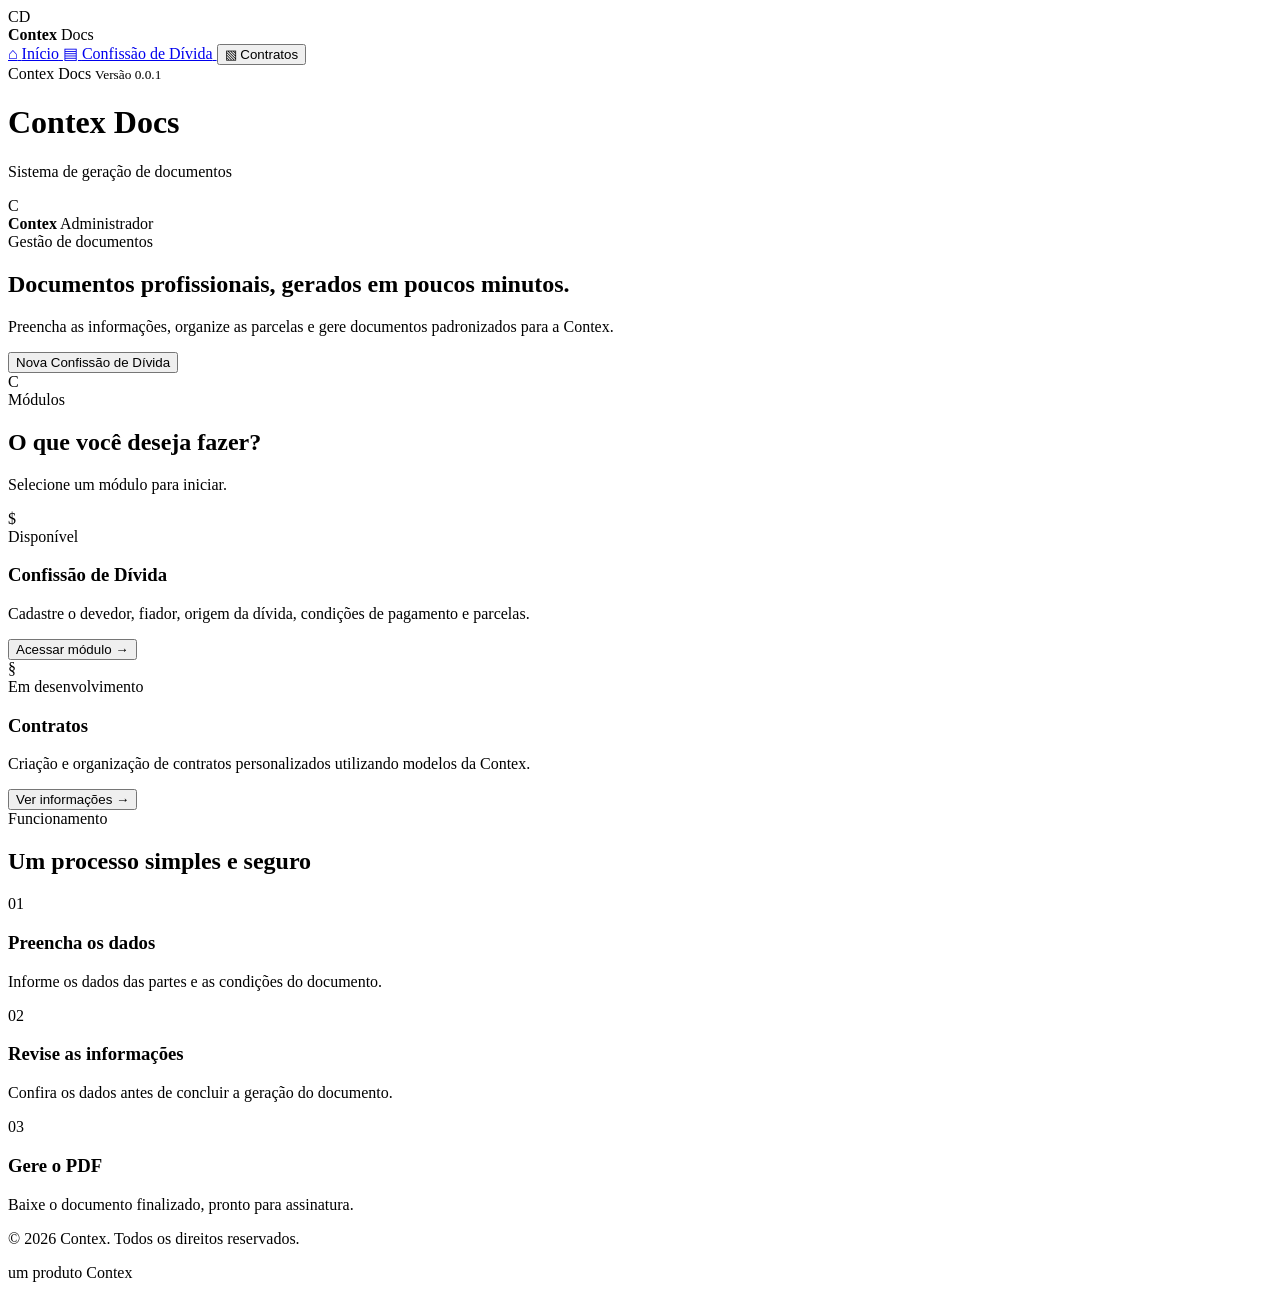
==== index.html @ c44abd77 "Adiciona index.html" ====
<!DOCTYPE html>
<html lang="pt-BR">

<head>
    <meta charset="UTF-8">

    <meta
        name="viewport"
        content="width=device-width, initial-scale=1.0"
    >

    <meta
        name="description"
        content="Contex Docs — Sistema de geração e gestão de documentos."
    >

    <title>Contex Docs</title>

    <link rel="stylesheet" href="css/style.css">
</head>

<body>

    <div class="app-container">

        <!-- Menu lateral -->
        <aside class="sidebar">

            <div class="sidebar-brand">

                <div class="brand-icon">
                    CD
                </div>

                <div class="brand-text">
                    <strong>Contex</strong>
                    <span>Docs</span>
                </div>

            </div>

            <nav class="sidebar-menu" aria-label="Menu principal">

                <a href="index.html" class="menu-item active">
                    <span class="menu-icon">⌂</span>
                    <span>Início</span>
                </a>

                <a href="pages/confissao.html" class="menu-item">
                    <span class="menu-icon">▤</span>
                    <span>Confissão de Dívida</span>
                </a>

                <button
                    type="button"
                    class="menu-item menu-button"
                    id="menuContratos"
                >
                    <span class="menu-icon">▧</span>
                    <span>Contratos</span>
                </button>

            </nav>

            <div class="sidebar-footer">
                <span>Contex Docs</span>
                <small>Versão 0.0.1</small>
            </div>

        </aside>

        <!-- Área principal -->
        <div class="main-wrapper">

            <!-- Cabeçalho -->
            <header class="topbar">

                <div class="topbar-title">
                    <h1>Contex Docs</h1>
                    <p>Sistema de geração de documentos</p>
                </div>

                <div class="topbar-user">

                    <div class="user-avatar">
                        C
                    </div>

                    <div class="user-info">
                        <strong>Contex</strong>
                        <span>Administrador</span>
                    </div>

                </div>

            </header>

            <!-- Conteúdo -->
            <main class="main-content">

                <!-- Apresentação -->
                <section class="hero-section">

                    <div class="hero-content">

                        <span class="hero-tag">
                            Gestão de documentos
                        </span>

                        <h2>
                            Documentos profissionais,
                            <span>gerados em poucos minutos.</span>
                        </h2>

                        <p>
                            Preencha as informações, organize as parcelas e
                            gere documentos padronizados para a Contex.
                        </p>

                        <button
                            type="button"
                            class="primary-button"
                            id="btnNovaConfissao"
                        >
                            Nova Confissão de Dívida
                        </button>

                    </div>

                    <div class="hero-visual" aria-hidden="true">

                        <div class="document-preview">

                            <div class="preview-header">
                                <div class="preview-logo">C</div>

                                <div class="preview-title">
                                    <span></span>
                                    <small></small>
                                </div>
                            </div>

                            <div class="preview-line long"></div>
                            <div class="preview-line medium"></div>
                            <div class="preview-line short"></div>

                            <div class="preview-boxes">
                                <div></div>
                                <div></div>
                            </div>

                            <div class="preview-line long"></div>
                            <div class="preview-line medium"></div>

                        </div>

                    </div>

                </section>

                <!-- Módulos -->
                <section class="modules-section">

                    <div class="section-heading">

                        <div>
                            <span class="section-label">Módulos</span>
                            <h2>O que você deseja fazer?</h2>
                        </div>

                        <p>
                            Selecione um módulo para iniciar.
                        </p>

                    </div>

                    <div class="modules-grid">

                        <!-- Confissão de Dívida -->
                        <article class="module-card available">

                            <div class="module-card-header">

                                <div class="module-icon">
                                    $
                                </div>

                                <span class="status-badge status-active">
                                    Disponível
                                </span>

                            </div>

                            <div class="module-card-content">

                                <h3>Confissão de Dívida</h3>

                                <p>
                                    Cadastre o devedor, fiador, origem da dívida,
                                    condições de pagamento e parcelas.
                                </p>

                            </div>

                            <button
                                type="button"
                                class="module-button"
                                id="btnConfissao"
                            >
                                Acessar módulo
                                <span>→</span>
                            </button>

                        </article>

                        <!-- Contratos -->
                        <article class="module-card development">

                            <div class="module-card-header">

                                <div class="module-icon">
                                    §
                                </div>

                                <span class="status-badge status-development">
                                    Em desenvolvimento
                                </span>

                            </div>

                            <div class="module-card-content">

                                <h3>Contratos</h3>

                                <p>
                                    Criação e organização de contratos
                                    personalizados utilizando modelos da Contex.
                                </p>

                            </div>

                            <button
                                type="button"
                                class="module-button secondary"
                                id="btnContratos"
                            >
                                Ver informações
                                <span>→</span>
                            </button>

                        </article>

                    </div>

                </section>

                <!-- Etapas do processo -->
                <section class="process-section">

                    <div class="section-heading">

                        <div>
                            <span class="section-label">Funcionamento</span>
                            <h2>Um processo simples e seguro</h2>
                        </div>

                    </div>

                    <div class="process-grid">

                        <article class="process-card">

                            <span class="process-number">01</span>

                            <div>
                                <h3>Preencha os dados</h3>
                                <p>
                                    Informe os dados das partes e as condições
                                    do documento.
                                </p>
                            </div>

                        </article>

                        <article class="process-card">

                            <span class="process-number">02</span>

                            <div>
                                <h3>Revise as informações</h3>
                                <p>
                                    Confira os dados antes de concluir a
                                    geração do documento.
                                </p>
                            </div>

                        </article>

                        <article class="process-card">

                            <span class="process-number">03</span>

                            <div>
                                <h3>Gere o PDF</h3>
                                <p>
                                    Baixe o documento finalizado, pronto para
                                    assinatura.
                                </p>
                            </div>

                        </article>

                    </div>

                </section>

            </main>

            <!-- Rodapé -->
            <footer class="footer">
                <p>
                    © 2026 Contex. Todos os direitos reservados.
                </p>

                <span>
                    um produto Contex
                </span>
            </footer>

        </div>

    </div>

    <script src="js/app.js"></script>

</body>

</html>
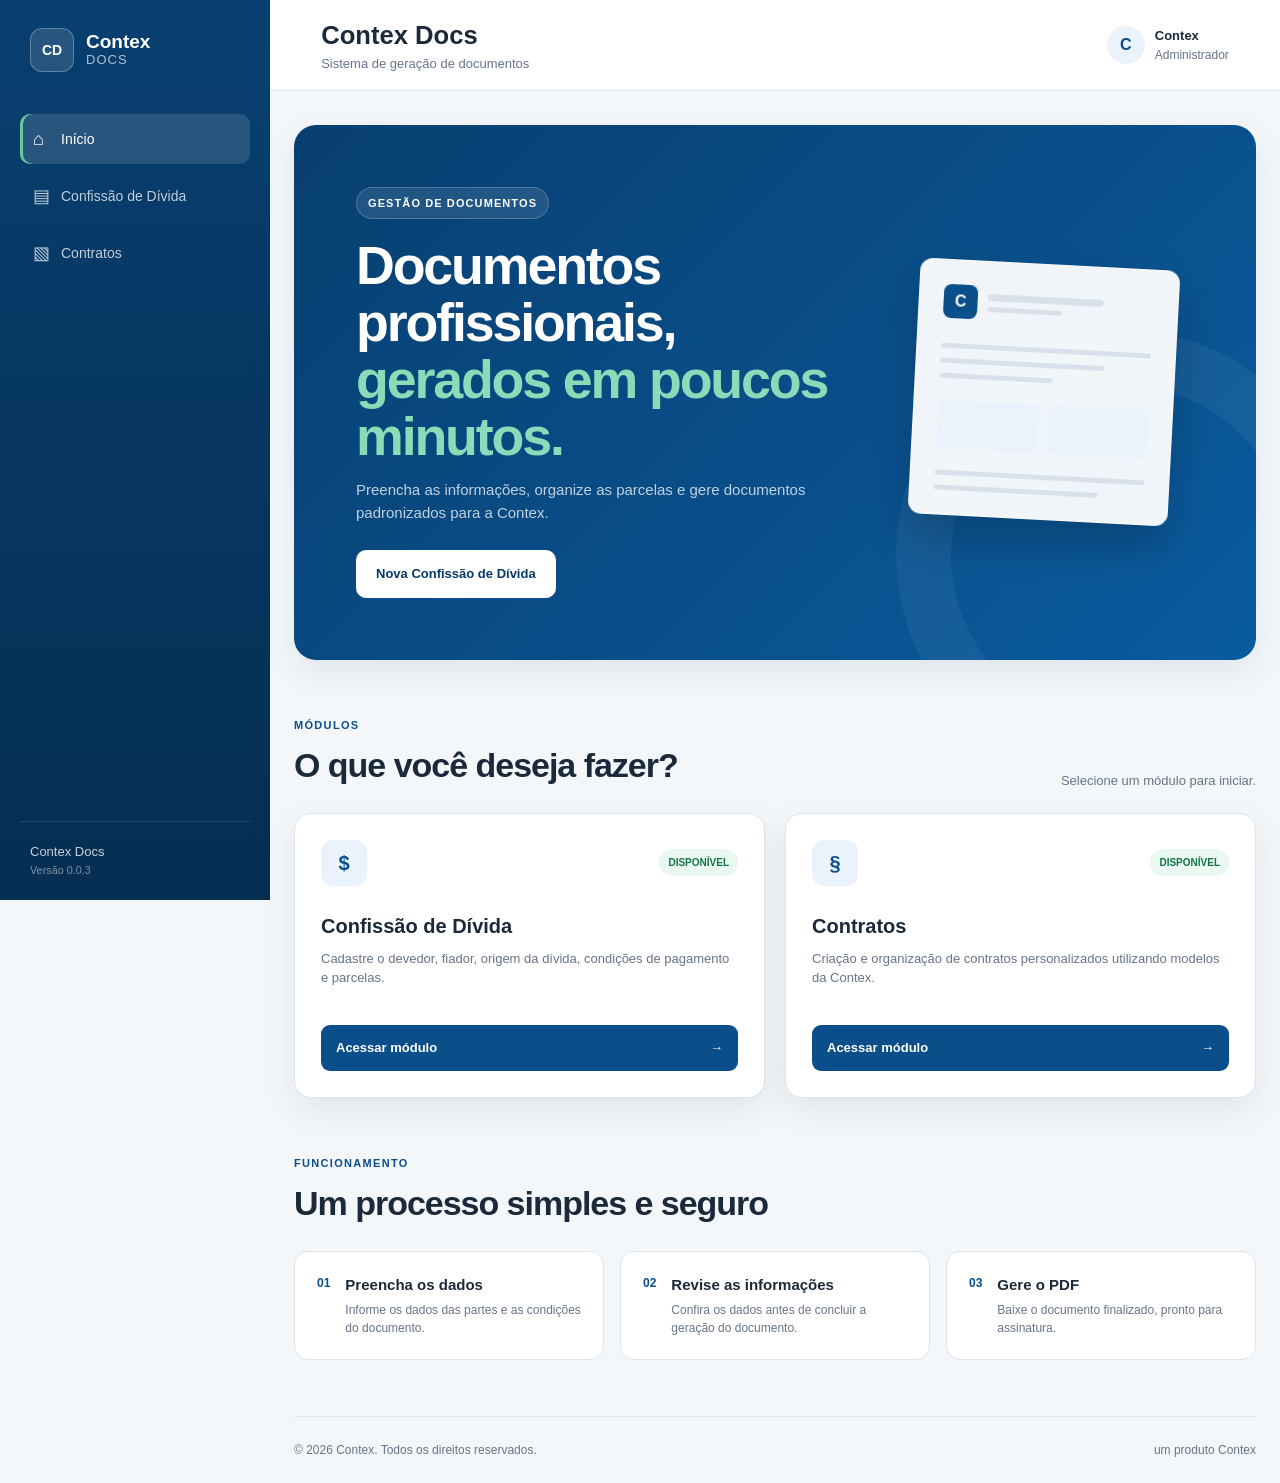
==== commit a7698e29: "Ativar módulo de contratos na página inicial" ====
--- a/index.html
+++ b/index.html
@@ -64,7 +64,7 @@
 
             <div class="sidebar-footer">
                 <span>Contex Docs</span>
-                <small>Versão 0.0.1</small>
+                <small>Versão 0.0.3</small>
             </div>
 
         </aside>
@@ -214,7 +214,7 @@
                         </article>
 
                         <!-- Contratos -->
-                        <article class="module-card development">
+                        <article class="module-card available">
 
                             <div class="module-card-header">
 
@@ -222,8 +222,8 @@
                                     §
                                 </div>
 
-                                <span class="status-badge status-development">
-                                    Em desenvolvimento
+                                <span class="status-badge status-active">
+                                    Disponível
                                 </span>
 
                             </div>
@@ -241,10 +241,10 @@
 
                             <button
                                 type="button"
-                                class="module-button secondary"
+                                class="module-button"
                                 id="btnContratos"
                             >
-                                Ver informações
+                                Acessar módulo
                                 <span>→</span>
                             </button>
 
--- a/css/style.css
+++ b/css/style.css
@@ -0,0 +1,644 @@
+:root {
+    --primary: #0a4e8a;
+    --primary-dark: #073a68;
+    --primary-soft: #eaf3fb;
+    --accent: #20a46b;
+    --text: #1b2a3a;
+    --muted: #667587;
+    --border: #dce4ec;
+    --surface: #ffffff;
+    --background: #f4f7fa;
+    --sidebar-width: 270px;
+    --shadow: 0 12px 32px rgba(26, 53, 78, 0.09);
+}
+
+* {
+    box-sizing: border-box;
+    margin: 0;
+    padding: 0;
+}
+
+body {
+    min-width: 320px;
+    background: var(--background);
+    color: var(--text);
+    font-family: Arial, Helvetica, sans-serif;
+    line-height: 1.5;
+}
+
+button,
+a {
+    font: inherit;
+    -webkit-tap-highlight-color: transparent;
+}
+
+button {
+    border: 0;
+}
+
+a {
+    color: inherit;
+    text-decoration: none;
+}
+
+.app-container {
+    display: grid;
+    grid-template-columns: var(--sidebar-width) minmax(0, 1fr);
+    min-height: 100vh;
+}
+
+.sidebar {
+    position: fixed;
+    inset: 0 auto 0 0;
+    display: flex;
+    width: var(--sidebar-width);
+    flex-direction: column;
+    padding: 28px 20px 22px;
+    background: linear-gradient(180deg, #083f70 0%, #062e52 100%);
+    color: #ffffff;
+}
+
+.sidebar-brand {
+    display: flex;
+    align-items: center;
+    gap: 12px;
+    padding: 0 10px 26px;
+}
+
+.brand-icon {
+    display: grid;
+    width: 44px;
+    height: 44px;
+    place-items: center;
+    border: 1px solid rgba(255, 255, 255, 0.28);
+    border-radius: 12px;
+    background: rgba(255, 255, 255, 0.12);
+    font-size: 14px;
+    font-weight: 700;
+}
+
+.brand-text {
+    display: flex;
+    flex-direction: column;
+    line-height: 1.1;
+}
+
+.brand-text strong {
+    font-size: 19px;
+}
+
+.brand-text span {
+    color: rgba(255, 255, 255, 0.68);
+    font-size: 13px;
+    letter-spacing: 0.08em;
+    text-transform: uppercase;
+}
+
+.sidebar-menu {
+    display: grid;
+    gap: 7px;
+    margin-top: 16px;
+}
+
+.menu-item {
+    display: grid;
+    grid-template-columns: 28px minmax(0, 1fr);
+    align-items: center;
+    min-height: 50px;
+    padding: 10px 13px;
+    border-radius: 10px;
+    background: transparent;
+    color: rgba(255, 255, 255, 0.75);
+    font-size: 14px;
+    text-align: left;
+    cursor: pointer;
+    transition: background 180ms ease, color 180ms ease, transform 180ms ease;
+}
+
+.menu-item:hover,
+.menu-item:focus-visible,
+.menu-item.active {
+    background: rgba(255, 255, 255, 0.13);
+    color: #ffffff;
+}
+
+.menu-item:hover {
+    transform: translateX(2px);
+}
+
+.menu-item.active {
+    box-shadow: inset 3px 0 0 #6bc59e;
+}
+
+.menu-button {
+    width: 100%;
+}
+
+.menu-icon {
+    font-size: 18px;
+}
+
+.sidebar-footer {
+    display: flex;
+    flex-direction: column;
+    margin-top: auto;
+    padding: 20px 10px 0;
+    border-top: 1px solid rgba(255, 255, 255, 0.12);
+    color: rgba(255, 255, 255, 0.78);
+    font-size: 13px;
+}
+
+.sidebar-footer small {
+    color: rgba(255, 255, 255, 0.48);
+}
+
+.main-wrapper {
+    grid-column: 2;
+    display: flex;
+    min-width: 0;
+    min-height: 100vh;
+    flex-direction: column;
+}
+
+.topbar {
+    display: flex;
+    min-height: 86px;
+    align-items: center;
+    padding: 16px clamp(24px, 4vw, 56px);
+    border-bottom: 1px solid var(--border);
+    background: rgba(255, 255, 255, 0.96);
+}
+
+.topbar-title h1 {
+    font-size: clamp(22px, 2vw, 28px);
+}
+
+.topbar-title p {
+    color: var(--muted);
+    font-size: 13px;
+}
+
+.topbar-user {
+    display: flex;
+    align-items: center;
+    gap: 10px;
+    margin-left: auto;
+}
+
+.user-avatar {
+    display: grid;
+    width: 38px;
+    height: 38px;
+    place-items: center;
+    border-radius: 50%;
+    background: var(--primary-soft);
+    color: var(--primary);
+    font-weight: 700;
+}
+
+.user-info {
+    display: flex;
+    flex-direction: column;
+    font-size: 13px;
+}
+
+.user-info span {
+    color: var(--muted);
+    font-size: 12px;
+}
+
+.main-content {
+    width: min(1180px, calc(100% - 48px));
+    margin: 0 auto;
+    padding: 34px 0 56px;
+}
+
+.hero-section {
+    position: relative;
+    display: grid;
+    overflow: hidden;
+    grid-template-columns: minmax(0, 1.25fr) minmax(280px, 0.75fr);
+    align-items: center;
+    gap: 40px;
+    min-height: 390px;
+    padding: clamp(32px, 5vw, 62px);
+    border-radius: 22px;
+    background: linear-gradient(135deg, #083f70 0%, #0a5b9f 100%);
+    color: #ffffff;
+    box-shadow: var(--shadow);
+}
+
+.hero-section::after {
+    position: absolute;
+    right: -90px;
+    bottom: -120px;
+    width: 340px;
+    height: 340px;
+    border: 55px solid rgba(255, 255, 255, 0.05);
+    border-radius: 50%;
+    content: "";
+}
+
+.hero-content {
+    position: relative;
+    z-index: 1;
+}
+
+.hero-tag {
+    display: inline-flex;
+    padding: 7px 11px;
+    border: 1px solid rgba(255, 255, 255, 0.2);
+    border-radius: 999px;
+    background: rgba(255, 255, 255, 0.1);
+    font-size: 11px;
+    font-weight: 700;
+    letter-spacing: 0.1em;
+    text-transform: uppercase;
+}
+
+.hero-content h2 {
+    max-width: 680px;
+    margin: 18px 0 14px;
+    font-size: clamp(34px, 4.2vw, 54px);
+    line-height: 1.06;
+    letter-spacing: -0.04em;
+}
+
+.hero-content h2 span {
+    display: block;
+    color: #8bdbb9;
+}
+
+.hero-content p {
+    max-width: 600px;
+    color: rgba(255, 255, 255, 0.75);
+    font-size: 15px;
+}
+
+.primary-button {
+    margin-top: 26px;
+    padding: 14px 20px;
+    border-radius: 10px;
+    background: #ffffff;
+    color: var(--primary-dark);
+    font-size: 13px;
+    font-weight: 700;
+    cursor: pointer;
+    transition: transform 160ms ease, box-shadow 160ms ease;
+}
+
+.primary-button:hover {
+    transform: translateY(-2px);
+    box-shadow: 0 10px 22px rgba(0, 0, 0, 0.16);
+}
+
+.hero-visual {
+    position: relative;
+    z-index: 1;
+    display: grid;
+    place-items: center;
+}
+
+.document-preview {
+    width: min(260px, 100%);
+    padding: 24px;
+    border: 1px solid rgba(255, 255, 255, 0.55);
+    border-radius: 13px;
+    background: rgba(255, 255, 255, 0.94);
+    box-shadow: 0 22px 45px rgba(0, 0, 0, 0.2);
+    transform: rotate(3deg);
+}
+
+.preview-header {
+    display: flex;
+    align-items: center;
+    gap: 10px;
+    margin-bottom: 25px;
+}
+
+.preview-logo {
+    display: grid;
+    width: 34px;
+    height: 34px;
+    place-items: center;
+    border-radius: 8px;
+    background: var(--primary);
+    color: #ffffff;
+    font-weight: 700;
+}
+
+.preview-title {
+    display: grid;
+    flex: 1;
+    gap: 6px;
+}
+
+.preview-title span,
+.preview-title small,
+.preview-line,
+.preview-boxes div {
+    display: block;
+    border-radius: 999px;
+    background: #d8e1e9;
+}
+
+.preview-title span {
+    width: 70%;
+    height: 7px;
+}
+
+.preview-title small {
+    width: 45%;
+    height: 5px;
+}
+
+.preview-line {
+    height: 5px;
+    margin-top: 10px;
+}
+
+.preview-line.long { width: 100%; }
+.preview-line.medium { width: 78%; }
+.preview-line.short { width: 54%; }
+
+.preview-boxes {
+    display: grid;
+    grid-template-columns: repeat(2, 1fr);
+    gap: 9px;
+    margin: 22px 0;
+}
+
+.preview-boxes div {
+    height: 48px;
+    border-radius: 6px;
+    background: var(--primary-soft);
+}
+
+.modules-section,
+.process-section {
+    margin-top: 52px;
+}
+
+.section-heading {
+    display: flex;
+    align-items: flex-end;
+    justify-content: space-between;
+    gap: 20px;
+    margin-bottom: 22px;
+}
+
+.section-label {
+    color: var(--primary);
+    font-size: 11px;
+    font-weight: 700;
+    letter-spacing: 0.12em;
+    text-transform: uppercase;
+}
+
+.section-heading h2 {
+    margin-top: 4px;
+    font-size: clamp(25px, 3vw, 34px);
+    letter-spacing: -0.03em;
+}
+
+.section-heading > p {
+    color: var(--muted);
+    font-size: 13px;
+}
+
+.modules-grid {
+    display: grid;
+    grid-template-columns: repeat(2, minmax(0, 1fr));
+    gap: 20px;
+}
+
+.module-card {
+    display: flex;
+    min-height: 285px;
+    flex-direction: column;
+    padding: 26px;
+    border: 1px solid var(--border);
+    border-radius: 17px;
+    background: var(--surface);
+    box-shadow: var(--shadow);
+}
+
+.module-card-header {
+    display: flex;
+    align-items: center;
+    justify-content: space-between;
+    gap: 16px;
+}
+
+.module-icon {
+    display: grid;
+    width: 46px;
+    height: 46px;
+    place-items: center;
+    border-radius: 12px;
+    background: var(--primary-soft);
+    color: var(--primary);
+    font-size: 20px;
+    font-weight: 700;
+}
+
+.status-badge {
+    padding: 6px 9px;
+    border-radius: 999px;
+    font-size: 10px;
+    font-weight: 700;
+    text-transform: uppercase;
+}
+
+.status-active {
+    background: #e9f8f1;
+    color: #157348;
+}
+
+.status-development {
+    background: #fff6df;
+    color: #8b6412;
+}
+
+.module-card-content {
+    margin: 25px 0;
+}
+
+.module-card-content h3 {
+    font-size: 20px;
+}
+
+.module-card-content p {
+    margin-top: 8px;
+    color: var(--muted);
+    font-size: 13px;
+}
+
+.module-button {
+    display: flex;
+    align-items: center;
+    justify-content: space-between;
+    width: 100%;
+    margin-top: auto;
+    padding: 13px 15px;
+    border-radius: 9px;
+    background: var(--primary);
+    color: #ffffff;
+    font-size: 13px;
+    font-weight: 700;
+    cursor: pointer;
+}
+
+.module-button:hover {
+    background: var(--primary-dark);
+}
+
+.module-button.secondary {
+    border: 1px solid var(--border);
+    background: #f5f8fa;
+    color: #536679;
+}
+
+.module-button.secondary:hover {
+    background: #eaf0f4;
+}
+
+.process-grid {
+    display: grid;
+    grid-template-columns: repeat(3, minmax(0, 1fr));
+    gap: 16px;
+}
+
+.process-card {
+    display: flex;
+    gap: 15px;
+    padding: 22px;
+    border: 1px solid var(--border);
+    border-radius: 14px;
+    background: var(--surface);
+}
+
+.process-number {
+    color: var(--primary);
+    font-size: 12px;
+    font-weight: 700;
+}
+
+.process-card h3 {
+    font-size: 15px;
+}
+
+.process-card p {
+    margin-top: 5px;
+    color: var(--muted);
+    font-size: 12px;
+}
+
+.footer {
+    display: flex;
+    width: min(1180px, calc(100% - 48px));
+    justify-content: space-between;
+    gap: 20px;
+    margin: auto auto 0;
+    padding: 24px 0;
+    border-top: 1px solid var(--border);
+    color: var(--muted);
+    font-size: 12px;
+}
+
+button:focus-visible,
+a:focus-visible {
+    outline: 3px solid rgba(32, 164, 107, 0.35);
+    outline-offset: 3px;
+}
+
+@media (max-width: 900px) {
+    .app-container {
+        display: block;
+    }
+
+    .sidebar {
+        position: static;
+        width: 100%;
+        padding: 18px;
+    }
+
+    .sidebar-brand {
+        padding-bottom: 14px;
+    }
+
+    .sidebar-menu {
+        grid-template-columns: repeat(3, minmax(0, 1fr));
+        margin-top: 0;
+    }
+
+    .menu-item {
+        grid-template-columns: 24px minmax(0, 1fr);
+    }
+
+    .sidebar-footer {
+        display: none;
+    }
+
+    .main-wrapper {
+        min-height: auto;
+    }
+
+    .hero-section {
+        grid-template-columns: 1fr;
+    }
+
+    .hero-visual {
+        display: none;
+    }
+}
+
+@media (max-width: 680px) {
+    .topbar {
+        min-height: 74px;
+        padding: 13px 18px;
+    }
+
+    .topbar-user {
+        display: none;
+    }
+
+    .sidebar-menu {
+        grid-template-columns: 1fr;
+    }
+
+    .main-content,
+    .footer {
+        width: min(100% - 28px, 1180px);
+    }
+
+    .hero-section {
+        min-height: auto;
+        padding: 30px 22px;
+        border-radius: 16px;
+    }
+
+    .hero-content h2 {
+        font-size: 34px;
+    }
+
+    .section-heading,
+    .footer {
+        align-items: flex-start;
+        flex-direction: column;
+    }
+
+    .modules-grid,
+    .process-grid {
+        grid-template-columns: 1fr;
+    }
+}
+
+@media (prefers-reduced-motion: reduce) {
+    *,
+    *::before,
+    *::after {
+        transition-duration: 0.01ms !important;
+    }
+}
+
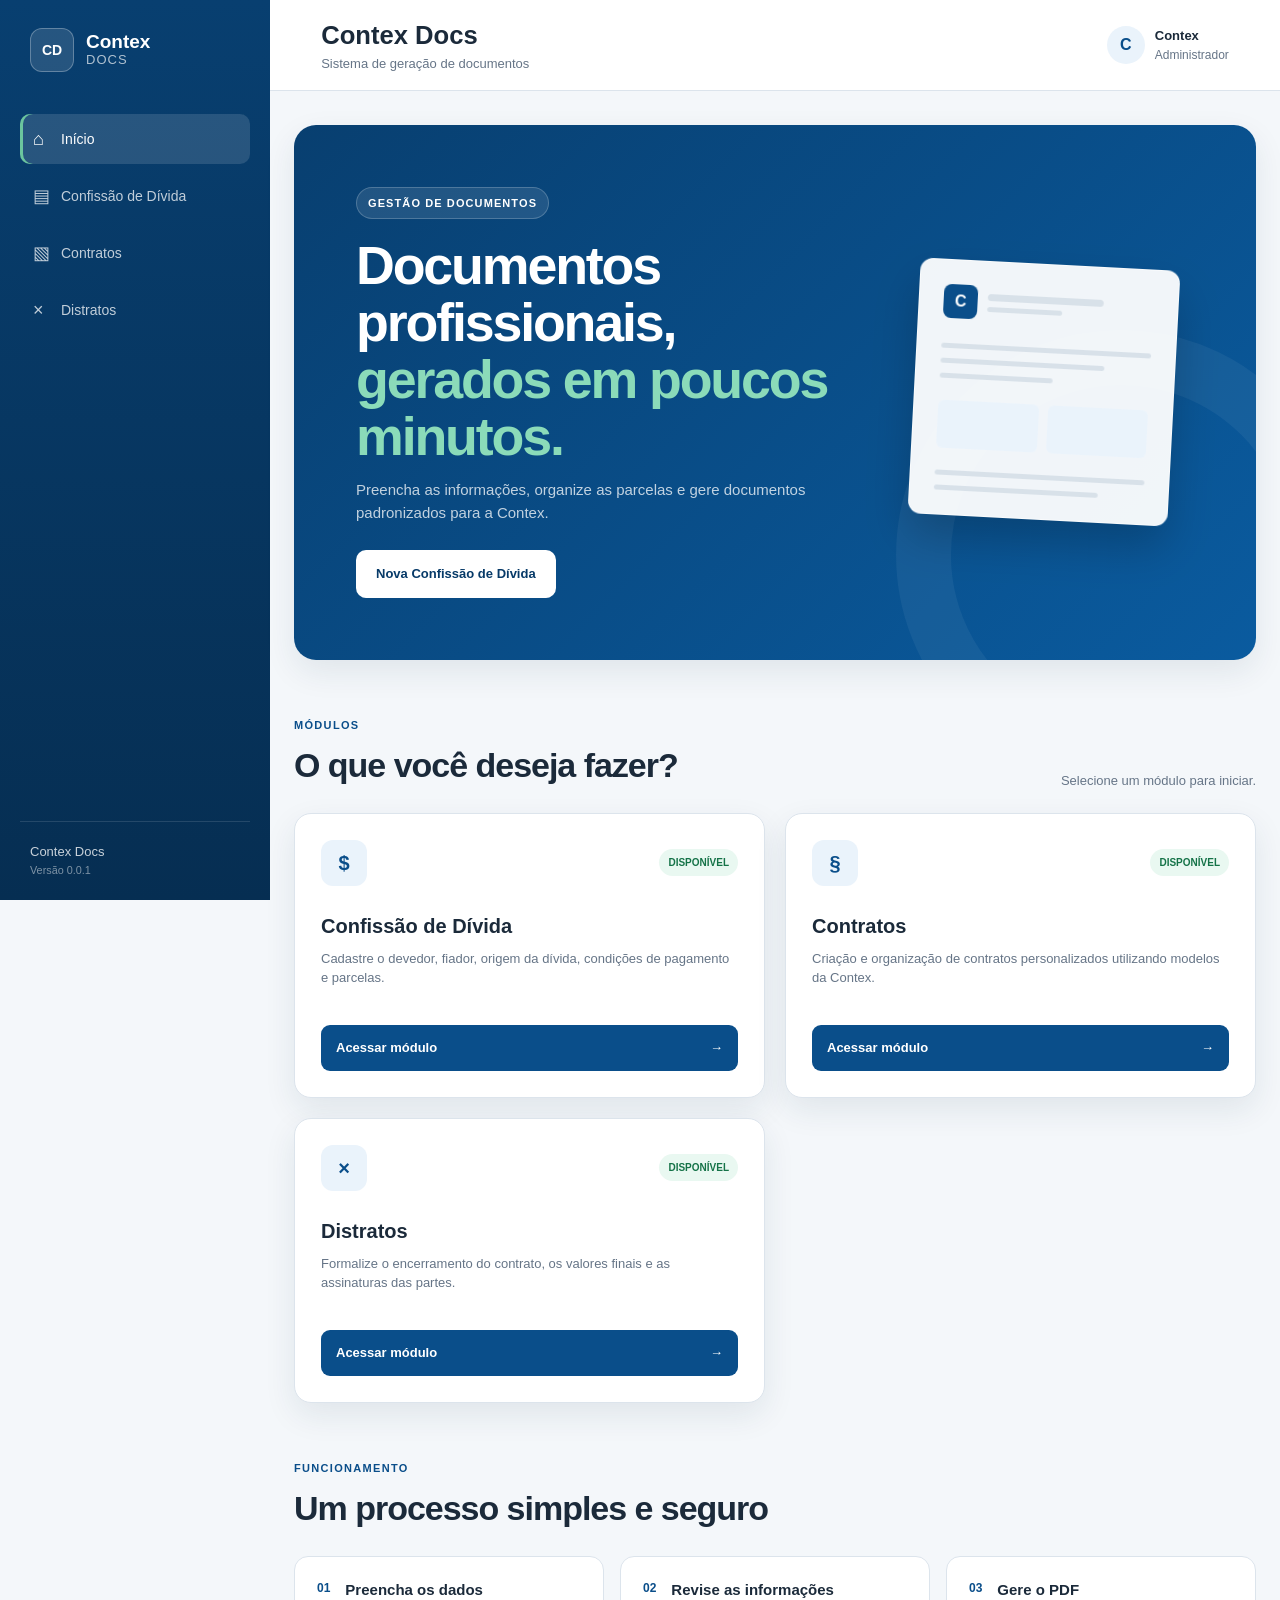
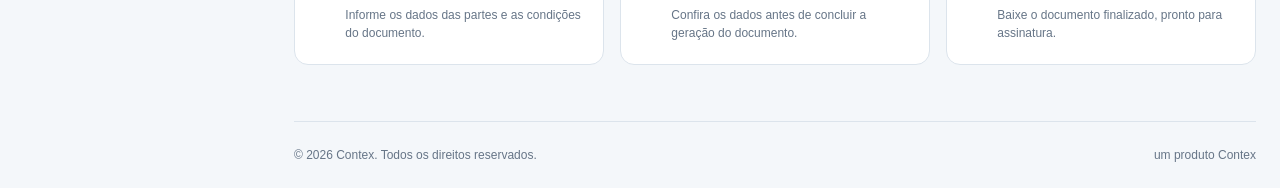
==== commit 4415eabb: "Atualizar index.html para o módulo de distratos" ====
--- a/index.html
+++ b/index.html
@@ -1,338 +1,360 @@
-<!DOCTYPE html>
-<html lang="pt-BR">
-
-<head>
-    <meta charset="UTF-8">
-
-    <meta
-        name="viewport"
-        content="width=device-width, initial-scale=1.0"
-    >
-
-    <meta
-        name="description"
-        content="Contex Docs — Sistema de geração e gestão de documentos."
-    >
-
-    <title>Contex Docs</title>
-
-    <link rel="stylesheet" href="css/style.css">
-</head>
-
-<body>
-
-    <div class="app-container">
-
-        <!-- Menu lateral -->
-        <aside class="sidebar">
-
-            <div class="sidebar-brand">
-
-                <div class="brand-icon">
-                    CD
-                </div>
-
-                <div class="brand-text">
-                    <strong>Contex</strong>
-                    <span>Docs</span>
-                </div>
-
-            </div>
-
-            <nav class="sidebar-menu" aria-label="Menu principal">
-
-                <a href="index.html" class="menu-item active">
-                    <span class="menu-icon">⌂</span>
-                    <span>Início</span>
-                </a>
-
-                <a href="pages/confissao.html" class="menu-item">
-                    <span class="menu-icon">▤</span>
-                    <span>Confissão de Dívida</span>
-                </a>
-
-                <button
-                    type="button"
-                    class="menu-item menu-button"
-                    id="menuContratos"
-                >
-                    <span class="menu-icon">▧</span>
-                    <span>Contratos</span>
-                </button>
-
-            </nav>
-
-            <div class="sidebar-footer">
-                <span>Contex Docs</span>
-                <small>Versão 0.0.3</small>
-            </div>
-
-        </aside>
-
-        <!-- Área principal -->
-        <div class="main-wrapper">
-
-            <!-- Cabeçalho -->
-            <header class="topbar">
-
-                <div class="topbar-title">
-                    <h1>Contex Docs</h1>
-                    <p>Sistema de geração de documentos</p>
-                </div>
-
-                <div class="topbar-user">
-
-                    <div class="user-avatar">
-                        C
-                    </div>
-
-                    <div class="user-info">
-                        <strong>Contex</strong>
-                        <span>Administrador</span>
-                    </div>
-
-                </div>
-
-            </header>
-
-            <!-- Conteúdo -->
-            <main class="main-content">
-
-                <!-- Apresentação -->
-                <section class="hero-section">
-
-                    <div class="hero-content">
-
-                        <span class="hero-tag">
-                            Gestão de documentos
-                        </span>
-
-                        <h2>
-                            Documentos profissionais,
-                            <span>gerados em poucos minutos.</span>
-                        </h2>
-
-                        <p>
-                            Preencha as informações, organize as parcelas e
-                            gere documentos padronizados para a Contex.
-                        </p>
-
-                        <button
-                            type="button"
-                            class="primary-button"
-                            id="btnNovaConfissao"
-                        >
-                            Nova Confissão de Dívida
-                        </button>
-
-                    </div>
-
-                    <div class="hero-visual" aria-hidden="true">
-
-                        <div class="document-preview">
-
-                            <div class="preview-header">
-                                <div class="preview-logo">C</div>
-
-                                <div class="preview-title">
-                                    <span></span>
-                                    <small></small>
-                                </div>
-                            </div>
-
-                            <div class="preview-line long"></div>
-                            <div class="preview-line medium"></div>
-                            <div class="preview-line short"></div>
-
-                            <div class="preview-boxes">
-                                <div></div>
-                                <div></div>
-                            </div>
-
-                            <div class="preview-line long"></div>
-                            <div class="preview-line medium"></div>
-
-                        </div>
-
-                    </div>
-
-                </section>
-
-                <!-- Módulos -->
-                <section class="modules-section">
-
-                    <div class="section-heading">
-
-                        <div>
-                            <span class="section-label">Módulos</span>
-                            <h2>O que você deseja fazer?</h2>
-                        </div>
-
-                        <p>
-                            Selecione um módulo para iniciar.
-                        </p>
-
-                    </div>
-
-                    <div class="modules-grid">
-
-                        <!-- Confissão de Dívida -->
-                        <article class="module-card available">
-
-                            <div class="module-card-header">
-
-                                <div class="module-icon">
-                                    $
-                                </div>
-
-                                <span class="status-badge status-active">
-                                    Disponível
-                                </span>
-
-                            </div>
-
-                            <div class="module-card-content">
-
-                                <h3>Confissão de Dívida</h3>
-
-                                <p>
-                                    Cadastre o devedor, fiador, origem da dívida,
-                                    condições de pagamento e parcelas.
-                                </p>
-
-                            </div>
-
-                            <button
-                                type="button"
-                                class="module-button"
-                                id="btnConfissao"
-                            >
-                                Acessar módulo
-                                <span>→</span>
-                            </button>
-
-                        </article>
-
-                        <!-- Contratos -->
-                        <article class="module-card available">
-
-                            <div class="module-card-header">
-
-                                <div class="module-icon">
-                                    §
-                                </div>
-
-                                <span class="status-badge status-active">
-                                    Disponível
-                                </span>
-
-                            </div>
-
-                            <div class="module-card-content">
-
-                                <h3>Contratos</h3>
-
-                                <p>
-                                    Criação e organização de contratos
-                                    personalizados utilizando modelos da Contex.
-                                </p>
-
-                            </div>
-
-                            <button
-                                type="button"
-                                class="module-button"
-                                id="btnContratos"
-                            >
-                                Acessar módulo
-                                <span>→</span>
-                            </button>
-
-                        </article>
-
-                    </div>
-
-                </section>
-
-                <!-- Etapas do processo -->
-                <section class="process-section">
-
-                    <div class="section-heading">
-
-                        <div>
-                            <span class="section-label">Funcionamento</span>
-                            <h2>Um processo simples e seguro</h2>
-                        </div>
-
-                    </div>
-
-                    <div class="process-grid">
-
-                        <article class="process-card">
-
-                            <span class="process-number">01</span>
-
-                            <div>
-                                <h3>Preencha os dados</h3>
-                                <p>
-                                    Informe os dados das partes e as condições
-                                    do documento.
-                                </p>
-                            </div>
-
-                        </article>
-
-                        <article class="process-card">
-
-                            <span class="process-number">02</span>
-
-                            <div>
-                                <h3>Revise as informações</h3>
-                                <p>
-                                    Confira os dados antes de concluir a
-                                    geração do documento.
-                                </p>
-                            </div>
-
-                        </article>
-
-                        <article class="process-card">
-
-                            <span class="process-number">03</span>
-
-                            <div>
-                                <h3>Gere o PDF</h3>
-                                <p>
-                                    Baixe o documento finalizado, pronto para
-                                    assinatura.
-                                </p>
-                            </div>
-
-                        </article>
-
-                    </div>
-
-                </section>
-
-            </main>
-
-            <!-- Rodapé -->
-            <footer class="footer">
-                <p>
-                    © 2026 Contex. Todos os direitos reservados.
-                </p>
-
-                <span>
-                    um produto Contex
-                </span>
-            </footer>
-
-        </div>
-
-    </div>
-
-    <script src="js/app.js"></script>
-
-</body>
-
-</html>
+<!DOCTYPE html>
+<html lang="pt-BR">
+
+<head>
+    <meta charset="UTF-8">
+
+    <meta
+        name="viewport"
+        content="width=device-width, initial-scale=1.0"
+    >
+
+    <meta
+        name="description"
+        content="Contex Docs — Sistema de geração e gestão de documentos."
+    >
+
+    <title>Contex Docs</title>
+
+    <link rel="stylesheet" href="css/style.css">
+</head>
+
+<body>
+
+    <div class="app-container">
+
+        <!-- Menu lateral -->
+        <aside class="sidebar">
+
+            <div class="sidebar-brand">
+
+                <div class="brand-icon">
+                    CD
+                </div>
+
+                <div class="brand-text">
+                    <strong>Contex</strong>
+                    <span>Docs</span>
+                </div>
+
+            </div>
+
+            <nav class="sidebar-menu" aria-label="Menu principal">
+
+                <a href="index.html" class="menu-item active">
+                    <span class="menu-icon">⌂</span>
+                    <span>Início</span>
+                </a>
+
+                <a href="pages/confissao.html" class="menu-item">
+                    <span class="menu-icon">▤</span>
+                    <span>Confissão de Dívida</span>
+                </a>
+
+                <a href="pages/contratos.html" class="menu-item">
+                    <span class="menu-icon">▧</span>
+                    <span>Contratos</span>
+                </a>
+
+                <a href="pages/distrato.html" class="menu-item">
+                    <span class="menu-icon">×</span>
+                    <span>Distratos</span>
+                </a>
+
+            </nav>
+
+            <div class="sidebar-footer">
+                <span>Contex Docs</span>
+                <small>Versão 0.0.1</small>
+            </div>
+
+        </aside>
+
+        <!-- Área principal -->
+        <div class="main-wrapper">
+
+            <!-- Cabeçalho -->
+            <header class="topbar">
+
+                <div class="topbar-title">
+                    <h1>Contex Docs</h1>
+                    <p>Sistema de geração de documentos</p>
+                </div>
+
+                <div class="topbar-user">
+
+                    <div class="user-avatar">
+                        C
+                    </div>
+
+                    <div class="user-info">
+                        <strong>Contex</strong>
+                        <span>Administrador</span>
+                    </div>
+
+                </div>
+
+            </header>
+
+            <!-- Conteúdo -->
+            <main class="main-content">
+
+                <!-- Apresentação -->
+                <section class="hero-section">
+
+                    <div class="hero-content">
+
+                        <span class="hero-tag">
+                            Gestão de documentos
+                        </span>
+
+                        <h2>
+                            Documentos profissionais,
+                            <span>gerados em poucos minutos.</span>
+                        </h2>
+
+                        <p>
+                            Preencha as informações, organize as parcelas e
+                            gere documentos padronizados para a Contex.
+                        </p>
+
+                        <button
+                            type="button"
+                            class="primary-button"
+                            id="btnNovaConfissao"
+                        >
+                            Nova Confissão de Dívida
+                        </button>
+
+                    </div>
+
+                    <div class="hero-visual" aria-hidden="true">
+
+                        <div class="document-preview">
+
+                            <div class="preview-header">
+                                <div class="preview-logo">C</div>
+
+                                <div class="preview-title">
+                                    <span></span>
+                                    <small></small>
+                                </div>
+                            </div>
+
+                            <div class="preview-line long"></div>
+                            <div class="preview-line medium"></div>
+                            <div class="preview-line short"></div>
+
+                            <div class="preview-boxes">
+                                <div></div>
+                                <div></div>
+                            </div>
+
+                            <div class="preview-line long"></div>
+                            <div class="preview-line medium"></div>
+
+                        </div>
+
+                    </div>
+
+                </section>
+
+                <!-- Módulos -->
+                <section class="modules-section">
+
+                    <div class="section-heading">
+
+                        <div>
+                            <span class="section-label">Módulos</span>
+                            <h2>O que você deseja fazer?</h2>
+                        </div>
+
+                        <p>
+                            Selecione um módulo para iniciar.
+                        </p>
+
+                    </div>
+
+                    <div class="modules-grid">
+
+                        <!-- Confissão de Dívida -->
+                        <article class="module-card available">
+
+                            <div class="module-card-header">
+
+                                <div class="module-icon">
+                                    $
+                                </div>
+
+                                <span class="status-badge status-active">
+                                    Disponível
+                                </span>
+
+                            </div>
+
+                            <div class="module-card-content">
+
+                                <h3>Confissão de Dívida</h3>
+
+                                <p>
+                                    Cadastre o devedor, fiador, origem da dívida,
+                                    condições de pagamento e parcelas.
+                                </p>
+
+                            </div>
+
+                            <button
+                                type="button"
+                                class="module-button"
+                                id="btnConfissao"
+                            >
+                                Acessar módulo
+                                <span>→</span>
+                            </button>
+
+                        </article>
+
+                        <!-- Contratos -->
+                        <article class="module-card available">
+
+                            <div class="module-card-header">
+
+                                <div class="module-icon">
+                                    §
+                                </div>
+
+                                <span class="status-badge status-active">
+                                    Disponível
+                                </span>
+
+                            </div>
+
+                            <div class="module-card-content">
+
+                                <h3>Contratos</h3>
+
+                                <p>
+                                    Criação e organização de contratos
+                                    personalizados utilizando modelos da Contex.
+                                </p>
+
+                            </div>
+
+                            <button
+                                type="button"
+                                class="module-button"
+                                id="btnContratos"
+                            >
+                                Acessar módulo
+                                <span>→</span>
+                            </button>
+
+                        </article>
+
+                        <!-- Distratos -->
+                        <article class="module-card available">
+                            <div class="module-card-header">
+                                <div class="module-icon">×</div>
+                                <span class="status-badge status-active">Disponível</span>
+                            </div>
+
+                            <div class="module-card-content">
+                                <h3>Distratos</h3>
+                                <p>
+                                    Formalize o encerramento do contrato, os valores finais
+                                    e as assinaturas das partes.
+                                </p>
+                            </div>
+
+                            <button type="button" class="module-button" id="btnDistratos">
+                                Acessar módulo
+                                <span>→</span>
+                            </button>
+                        </article>
+
+                    </div>
+
+                </section>
+
+                <!-- Etapas do processo -->
+                <section class="process-section">
+
+                    <div class="section-heading">
+
+                        <div>
+                            <span class="section-label">Funcionamento</span>
+                            <h2>Um processo simples e seguro</h2>
+                        </div>
+
+                    </div>
+
+                    <div class="process-grid">
+
+                        <article class="process-card">
+
+                            <span class="process-number">01</span>
+
+                            <div>
+                                <h3>Preencha os dados</h3>
+                                <p>
+                                    Informe os dados das partes e as condições
+                                    do documento.
+                                </p>
+                            </div>
+
+                        </article>
+
+                        <article class="process-card">
+
+                            <span class="process-number">02</span>
+
+                            <div>
+                                <h3>Revise as informações</h3>
+                                <p>
+                                    Confira os dados antes de concluir a
+                                    geração do documento.
+                                </p>
+                            </div>
+
+                        </article>
+
+                        <article class="process-card">
+
+                            <span class="process-number">03</span>
+
+                            <div>
+                                <h3>Gere o PDF</h3>
+                                <p>
+                                    Baixe o documento finalizado, pronto para
+                                    assinatura.
+                                </p>
+                            </div>
+
+                        </article>
+
+                    </div>
+
+                </section>
+
+            </main>
+
+            <!-- Rodapé -->
+            <footer class="footer">
+                <p>
+                    © 2026 Contex. Todos os direitos reservados.
+                </p>
+
+                <span>
+                    um produto Contex
+                </span>
+            </footer>
+
+        </div>
+
+    </div>
+
+    <script src="js/app.js"></script>
+
+</body>
+
+</html>
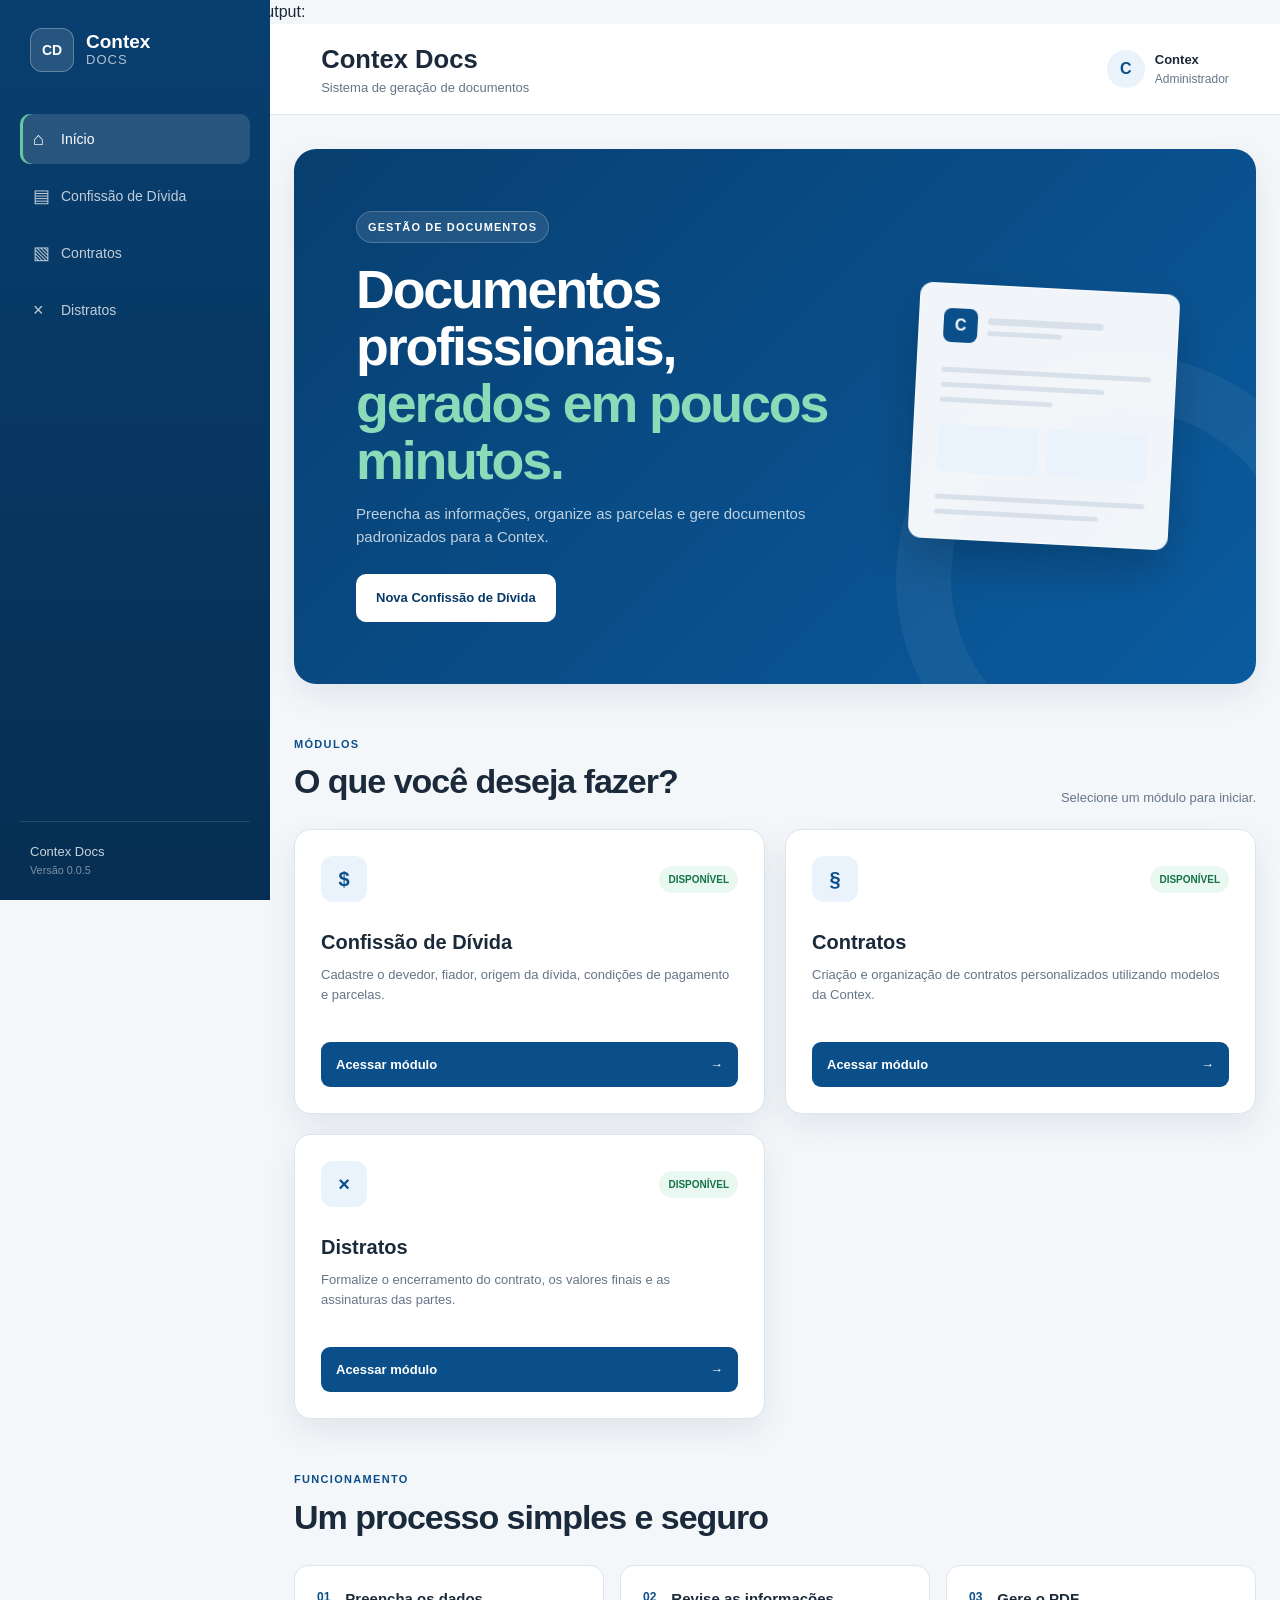
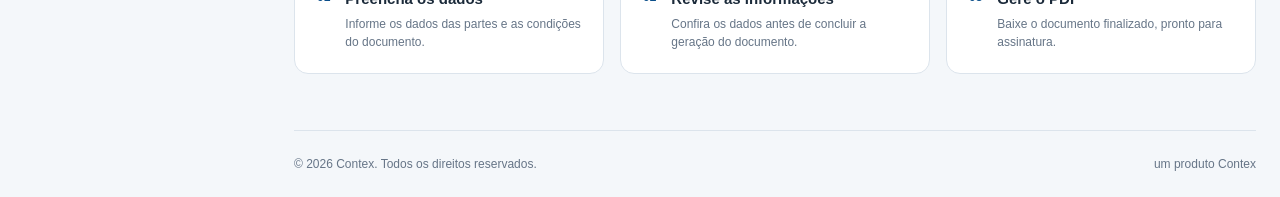
==== commit dc2db224: "Atualizar index.html" ====
--- a/index.html
+++ b/index.html
@@ -1,3 +1,6 @@
+Exit code: 0
+Wall time: 0.9 seconds
+Output:
 <!DOCTYPE html>
 <html lang="pt-BR">
 
@@ -65,7 +68,7 @@
 
             <div class="sidebar-footer">
                 <span>Contex Docs</span>
-                <small>Versão 0.0.1</small>
+                <small>Versão 0.0.5</small>
             </div>
 
         </aside>
@@ -358,3 +361,4 @@
 </body>
 
 </html>
+
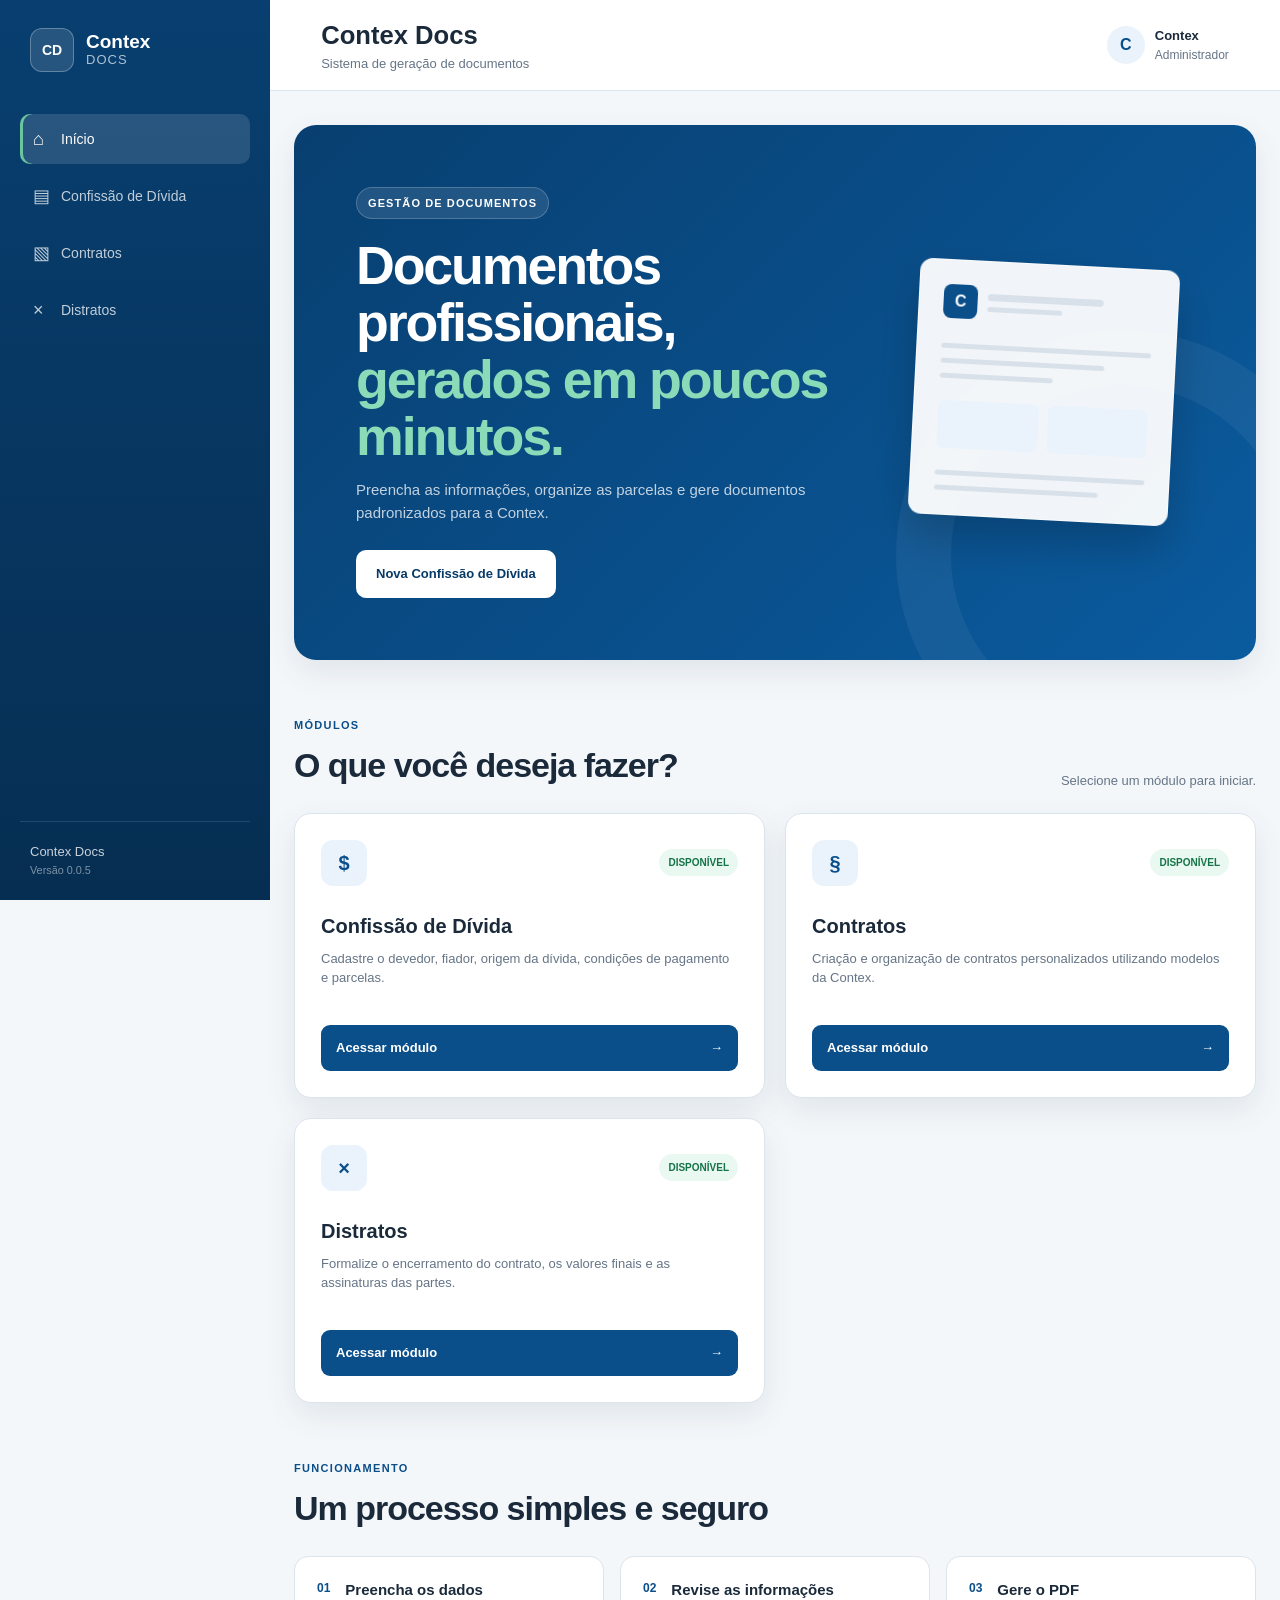
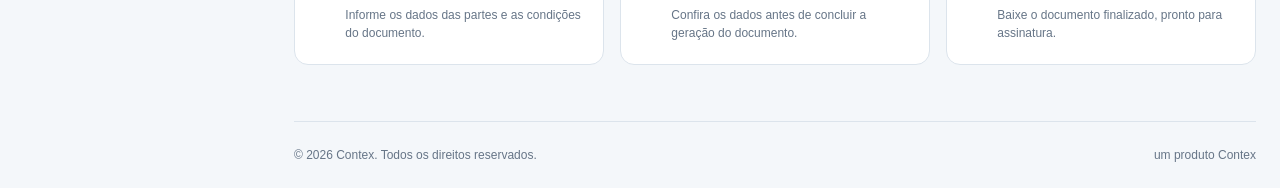
==== commit cda0297f: "Corrigir publicação de index.html" ====
--- a/index.html
+++ b/index.html
@@ -1,6 +1,3 @@
-Exit code: 0
-Wall time: 0.9 seconds
-Output:
 <!DOCTYPE html>
 <html lang="pt-BR">
 
